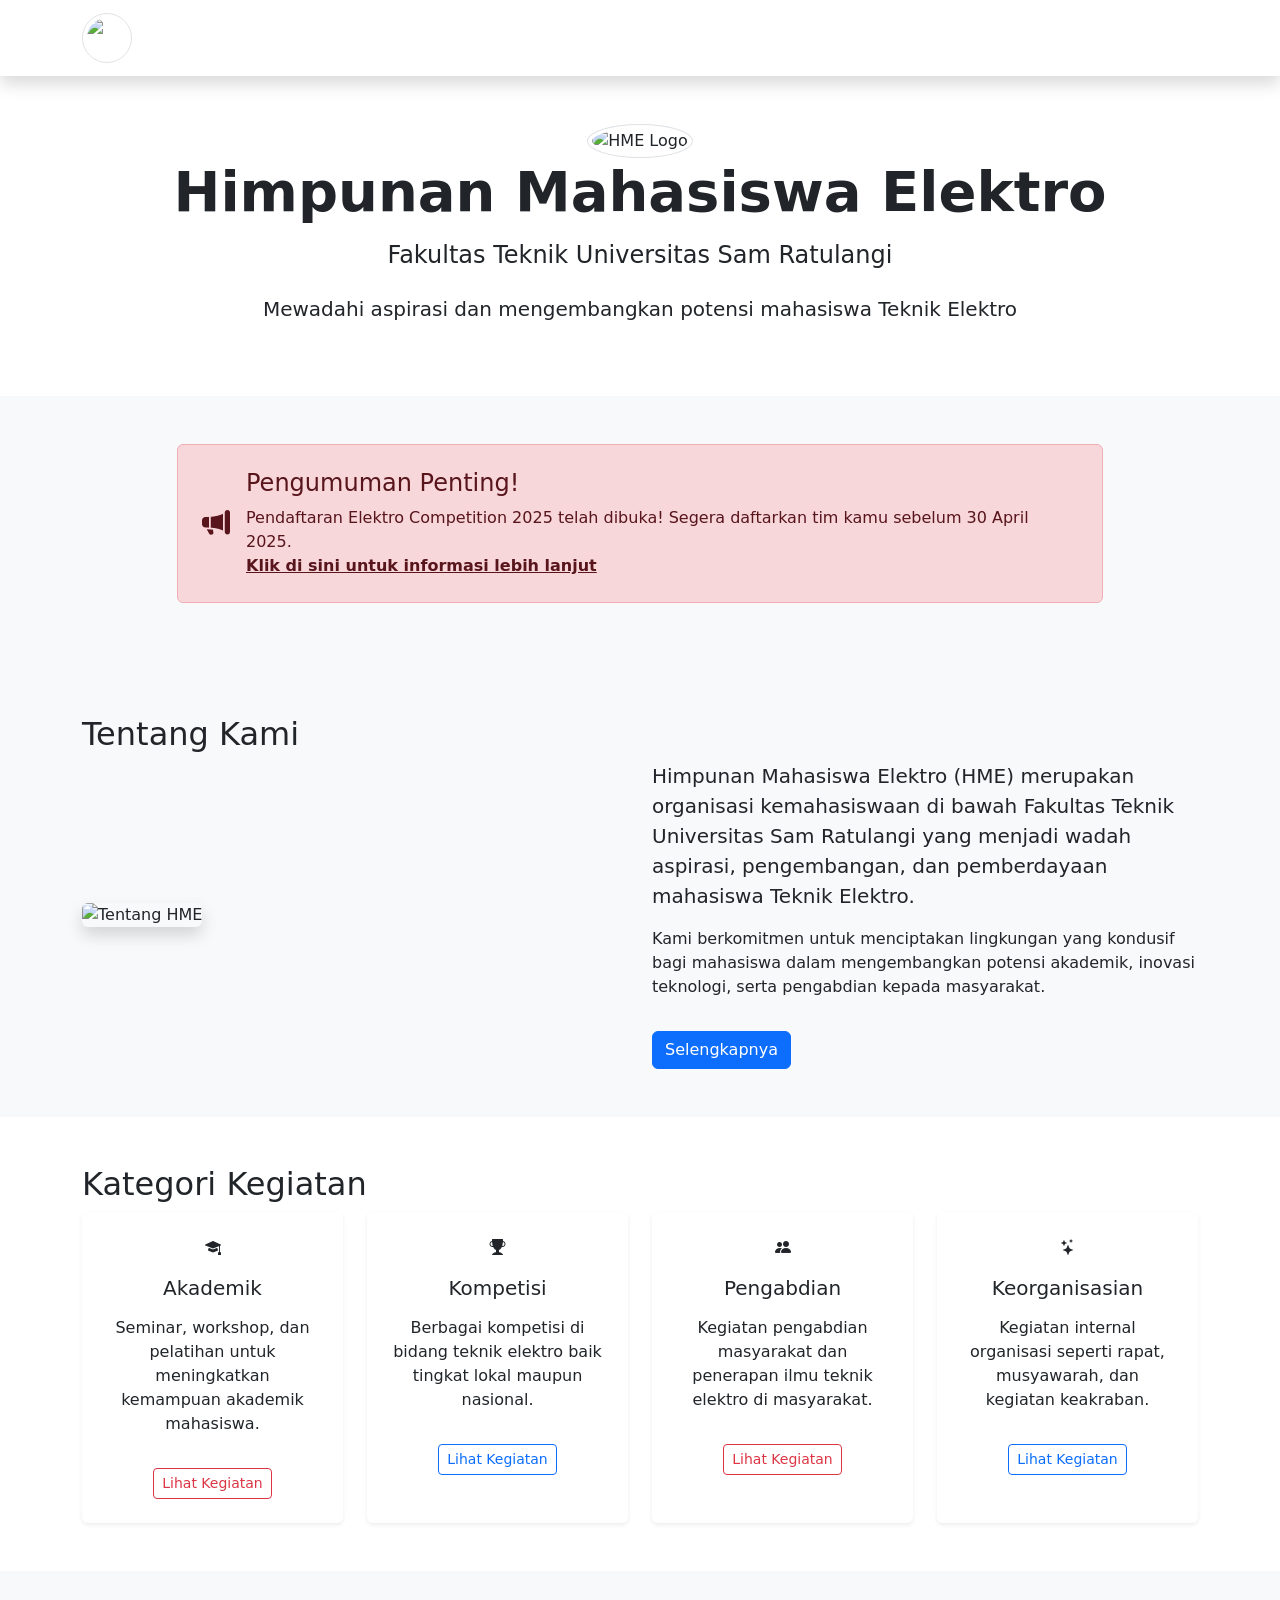
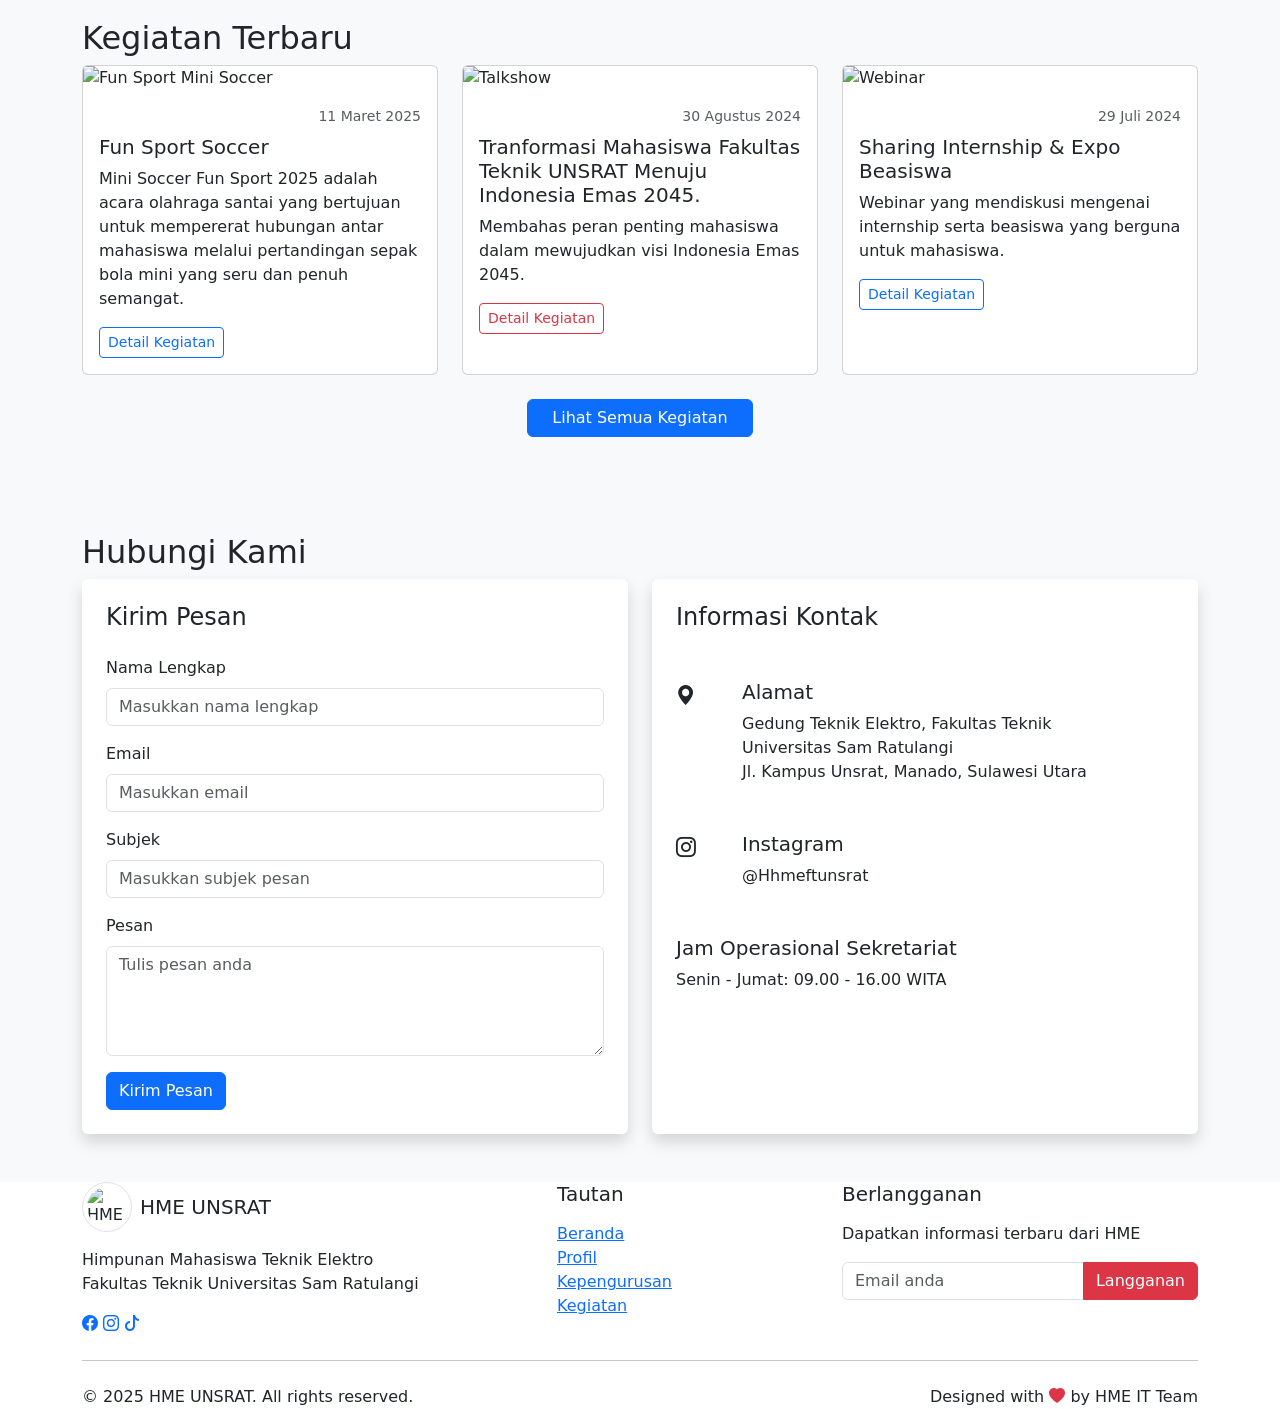
==== index.html @ 9352b632 "Change to cdn" ====
<!DOCTYPE html>
<html lang="id">
  <head>
    <meta charset="UTF-8" />
    <meta name="viewport" content="width=device-width, initial-scale=1.0" />
    <title>Teknik Informatika - Universitas Sam Ratulangi</title>
    <meta name="description" content="Website resmi Program Studi Teknik Informatika Universitas Sam Ratulangi" />
    <link rel="stylesheet" href="css/main.css" />
    <link rel="stylesheet" href="https://cdn.jsdelivr.net/npm/bootstrap-icons@1.11.3/font/bootstrap-icons.min.css">
    <link href="https://cdn.jsdelivr.net/npm/bootstrap@5.3.5/dist/css/bootstrap.min.css" rel="stylesheet" integrity="sha384-SgOJa3DmI69IUzQ2PVdRZhwQ+dy64/BUtbMJw1MZ8t5HZApcHrRKUc4W0kG879m7" crossorigin="anonymous">
  </head>

  <body>
    <!-- Navbar -->
    <nav class="navbar navbar-expand-lg navbar-dark sticky-top shadow">
      <div class="container">
        <a href="/" class="navbar-brand d-flex align-items-center">
          <img src="assets/logo/HME.png" alt="HME Logo" class="d-inline-block align-top img-thumbnail me-2 rounded-circle" width="50" height="50" />
          <span>HME UNSRAT</span>
        </a>

        <button id="hamburgerMenu" class="navbar-toggler border-0 p-0" type="button" data-bs-toggle="collapse" data-bs-target="#navbarNav" aria-controls="navbarNav" aria-expanded="false" aria-label="Toggle navigation">
          <div class="hamburger-icon">
            <span></span>
            <span></span>
            <span></span>
          </div>
        </button>

        <div class="collapse navbar-collapse" id="navbarNav">
          <ul class="navbar-nav ms-auto">
            <li class="nav-item">
              <a href="/" class="nav-link active">
                <i class="bi bi-house-door d-none d-md-inline me-1"></i>
                Beranda
              </a>
            </li>
            <li class="nav-item">
              <a href="pages/profil/profil.html" class="nav-link">
                <i class="bi bi-info-circle d-none d-md-inline me-1"></i>
                Profil
              </a>
            </li>
            <li class="nav-item">
              <a href="pages/kepengurusan/kepengurusan.html" class="nav-link">
                <i class="bi bi-people d-none d-md-inline me-1"></i>
                Kepengurusan
              </a>
            </li>
            <li class="nav-item">
              <a href="pages/kegiatan/kegiatan.html" class="nav-link">
                <i class="bi bi-calendar-event d-none d-md-inline me-1"></i>
                Kegiatan
              </a>
            </li>
            <li class="nav-item">
              <a href="pages/galeri/galeri.html" class="nav-link">
                <i class="bi bi-images d-none d-md-inline me-1"></i>
                Galeri
              </a>
            </li>
            <li class="nav-item">
              <a href="pages/kontak/kontak.html" class="nav-link">
                <i class="bi bi-envelope d-none d-md-inline me-1"></i>
                Kontak
              </a>
            </li>
          </ul>
        </div>
      </div>
    </nav>

    <!-- Hero Section -->
    <section class="hero-section">
      <div class="container text-center py-5">
        <img src="assets/logo/HME.png" alt="HME Logo" class="hero-logo img-thumbnail rounded-circle" />
        <h1 class="display-4 fw-bold mb-3">Himpunan Mahasiswa Elektro</h1>
        <h2 class="h4 mb-4">Fakultas Teknik Universitas Sam Ratulangi</h2>
        <p class="lead mb-4">Mewadahi aspirasi dan mengembangkan potensi mahasiswa Teknik Elektro</p>
      </div>
    </section>

    <!-- Announcement Section -->
    <section class="py-5 bg-light">
      <div class="container">
        <div class="row justify-content-center">
          <div class="col-lg-10">
            <div class="alert alert-danger d-flex align-items-center p-4" role="alert">
              <i class="bi bi-megaphone-fill fs-3 me-3"></i>
              <div>
                <h4 class="alert-heading">Pengumuman Penting!</h4>
                <p class="mb-0">Pendaftaran Elektro Competition 2025 telah dibuka! Segera daftarkan tim kamu sebelum 30 April 2025.</p>
                <a href="#" class="alert-link">Klik di sini untuk informasi lebih lanjut</a>
              </div>
            </div>
          </div>
        </div>
      </div>
    </section>

    <!-- About Section -->
    <section class="py-5 bg-light">
      <div class="container">
        <h2 class="section-title">Tentang Kami</h2>
        <div class="row align-items-center">
          <div class="col-md-6 mb-4 mb-md-0">
            <img src="assets/profil/about.png" alt="Tentang HME" class="img-fluid rounded shadow" />
          </div>
          <div class="col-md-6">
            <p class="lead">
              Himpunan Mahasiswa Elektro (HME) merupakan organisasi kemahasiswaan di bawah Fakultas Teknik Universitas Sam Ratulangi yang menjadi wadah aspirasi, pengembangan, dan pemberdayaan
              mahasiswa Teknik Elektro.
            </p>
            <p>Kami berkomitmen untuk menciptakan lingkungan yang kondusif bagi mahasiswa dalam mengembangkan potensi akademik, inovasi teknologi, serta pengabdian kepada masyarakat.</p>
            <a href="/pages/profil/profil.html" class="btn btn-primary mt-3">Selengkapnya</a>
          </div>
        </div>
      </div>
    </section>

    <!-- Features Section -->
    <section class="py-5">
      <div class="container">
        <h2 class="section-title">Kategori Kegiatan</h2>
        <div class="row g-4">
          <div class="col-lg-3 col-md-6">
            <div class="card h-100 text-center border-0 shadow-sm">
              <div class="card-body p-4">
                <div class="feature-icon bg-red mb-3">
                  <i class="bi bi-mortarboard-fill"></i>
                </div>
                <h3 class="h5 mb-3">Akademik</h3>
                <p class="card-text">Seminar, workshop, dan pelatihan untuk meningkatkan kemampuan akademik mahasiswa.</p>
                <a href="#akademik" class="btn btn-sm btn-outline-danger mt-3">Lihat Kegiatan</a>
              </div>
            </div>
          </div>
          <div class="col-lg-3 col-md-6">
            <div class="card h-100 text-center border-0 shadow-sm">
              <div class="card-body p-4">
                <div class="feature-icon bg-blue mb-3">
                  <i class="bi bi-trophy-fill"></i>
                </div>
                <h3 class="h5 mb-3">Kompetisi</h3>
                <p class="card-text">Berbagai kompetisi di bidang teknik elektro baik tingkat lokal maupun nasional.</p>
                <a href="#kompetisi" class="btn btn-sm btn-outline-primary mt-3">Lihat Kegiatan</a>
              </div>
            </div>
          </div>
          <div class="col-lg-3 col-md-6">
            <div class="card h-100 text-center border-0 shadow-sm">
              <div class="card-body p-4">
                <div class="feature-icon bg-red mb-3">
                  <i class="bi bi-people-fill"></i>
                </div>
                <h3 class="h5 mb-3">Pengabdian</h3>
                <p class="card-text">Kegiatan pengabdian masyarakat dan penerapan ilmu teknik elektro di masyarakat.</p>
                <a href="#pengabdian" class="btn btn-sm btn-outline-danger mt-3">Lihat Kegiatan</a>
              </div>
            </div>
          </div>
          <div class="col-lg-3 col-md-6">
            <div class="card h-100 text-center border-0 shadow-sm">
              <div class="card-body p-4">
                <div class="feature-icon bg-blue mb-3">
                  <i class="bi bi-stars"></i>
                </div>
                <h3 class="h5 mb-3">Keorganisasian</h3>
                <p class="card-text">Kegiatan internal organisasi seperti rapat, musyawarah, dan kegiatan keakraban.</p>
                <a href="#keorganisasian" class="btn btn-sm btn-outline-primary mt-3">Lihat Kegiatan</a>
              </div>
            </div>
          </div>
        </div>
      </div>
    </section>

    <!-- Events Section -->
    <section class="py-5 bg-light">
      <div class="container">
        <h2 class="section-title">Kegiatan Terbaru</h2>
        <div class="row g-4">
          <div class="col-lg-4 col-md-6">
            <div class="card h-100">
              <img src="assets/kegiatan/funSport.jpg" class="card-img-top" alt="Fun Sport Mini Soccer" />
              <div class="card-body">
                <div class="d-flex justify-content-between align-items-center mb-2">
                  <span class="badge bg-blue">FunSport</span>
                  <small class="text-muted">11 Maret 2025</small>
                </div>
                <h5 class="card-title">Fun Sport Soccer</h5>
                <p class="card-text">
                  Mini Soccer Fun Sport 2025 adalah acara olahraga santai yang bertujuan untuk mempererat hubungan antar mahasiswa melalui pertandingan sepak bola mini yang seru dan penuh semangat.
                </p>
                <a href="pages/kegiatan/kegiatanDetail.html" class="btn btn-sm btn-outline-primary">Detail Kegiatan</a>
              </div>
            </div>
          </div>
          <div class="col-lg-4 col-md-6">
            <div class="card h-100">
              <img src="assets/kegiatan/talkshow.jpg" class="card-img-top" alt="Talkshow" />
              <div class="card-body">
                <div class="d-flex justify-content-between align-items-center mb-2">
                  <span class="badge bg-red">Talkshow</span>
                  <small class="text-muted">30 Agustus 2024</small>
                </div>
                <h5 class="card-title">Tranformasi Mahasiswa Fakultas Teknik UNSRAT Menuju Indonesia Emas 2045.</h5>
                <p class="card-text">Membahas peran penting mahasiswa dalam mewujudkan visi Indonesia Emas 2045.</p>
                <a href="pages/kegiatan/kegiatanDetail.html" class="btn btn-sm btn-outline-danger">Detail Kegiatan</a>
              </div>
            </div>
          </div>
          <div class="col-lg-4 col-md-6">
            <div class="card h-100">
              <img src="assets/kegiatan/webinar.jpg" class="card-img-top" alt="Webinar" />
              <div class="card-body">
                <div class="d-flex justify-content-between align-items-center mb-2">
                  <span class="badge bg-blue">Webinar</span>
                  <small class="text-muted">29 Juli 2024</small>
                </div>
                <h5 class="card-title">Sharing Internship & Expo Beasiswa</h5>
                <p class="card-text">Webinar yang mendiskusi mengenai internship serta beasiswa yang berguna untuk mahasiswa.</p>
                <a href="pages/kegiatan/kegiatanDetail.html" class="btn btn-sm btn-outline-primary">Detail Kegiatan</a>
              </div>
            </div>
          </div>
        </div>
        <div class="text-center mt-4">
          <a href="pages/kegiatan/kegiatan.html" class="btn btn-primary px-4">Lihat Semua Kegiatan</a>
        </div>
      </div>
    </section>

    <!-- Testimonial Section -->
    <!-- <section class="py-5 bg-light">
      <div class="container">
        <h2 class="section-title">Testimoni Alumni</h2>
        <div class="row justify-content-center">
          <div class="col-lg-8">
            <div id="testimonialCarousel" class="carousel slide" data-bs-ride="carousel">
              <div class="carousel-inner">
                <div class="carousel-item active">
                  <div class="card border-0 shadow">
                    <div class="card-body p-5 text-center">
                      <img src="https://via.placeholder.com/150/0d47a1/ffffff?text=A" class="rounded-circle mb-4" width="100" height="100" alt="Alumni 1" />
                      <p class="lead mb-4">"HME memberikan saya banyak pengalaman berharga dalam berorganisasi dan mengembangkan soft skill yang sangat berguna di dunia kerja."</p>
                      <h5 class="mb-1">Lalisa Manoban</h5>
                      <p class="text-muted">Alumni 2020, Software Engineer di PT Teknologi Indonesia</p>
                    </div>
                  </div>
                </div>
                <div class="carousel-item">
                  <div class="card border-0 shadow">
                    <div class="card-body p-5 text-center">
                      <img src="https://via.placeholder.com/150/c62828/ffffff?text=B" class="rounded-circle mb-4" width="100" height="100" alt="Alumni 2" />
                      <p class="lead mb-4">"Kegiatan-kegiatan di HME membantu saya mengembangkan kemampuan teknis dan kepemimpinan yang menjadi bekal penting dalam karir saya."</p>
                      <h5 class="mb-1">Kim Jennie</h5>
                      <p class="text-muted">Alumni 2021, Electrical Engineer di PLN</p>
                    </div>
                  </div>
                </div>
                <div class="carousel-item">
                  <div class="card border-0 shadow">
                    <div class="card-body p-5 text-center">
                      <img src="https://via.placeholder.com/150/0d47a1/ffffff?text=C" class="rounded-circle mb-4" width="100" height="100" alt="Alumni 3" />
                      <p class="lead mb-4">"Berkat pengalaman di HME, saya belajar banyak tentang manajemen proyek dan kerja tim yang sangat bermanfaat dalam pekerjaan saya sekarang."</p>
                      <h5 class="mb-1">Kim Jisoo</h5>
                      <p class="text-muted">Alumni 2019, Project Manager di Schneider Electric</p>
                    </div>
                  </div>
                </div>
              </div>
              <div class="d-flex justify-content-center mt-4">
                <button type="button" data-bs-target="#testimonialCarousel" data-bs-slide="prev" class="btn btn-sm btn-outline-primary mx-2">
                  <i class="bi bi-arrow-left"></i>
                </button>
                <button type="button" data-bs-target="#testimonialCarousel" data-bs-slide="next" class="btn btn-sm btn-outline-primary mx-2">
                  <i class="bi bi-arrow-right"></i>
                </button>
              </div>
            </div>
          </div>
        </div>
      </div>
    </section> -->

    <!-- Contact Section -->
    <section class="py-5 bg-light">
      <div class="container">
        <h2 class="section-title">Hubungi Kami</h2>
        <div class="row g-4">
          <div class="col-lg-6">
            <div class="card h-100 border-0 shadow">
              <div class="card-body p-4">
                <h3 class="h4 mb-4">Kirim Pesan</h3>
                <form>
                  <div class="mb-3">
                    <label for="name" class="form-label">Nama Lengkap</label>
                    <input type="text" class="form-control" id="name" placeholder="Masukkan nama lengkap" />
                  </div>
                  <div class="mb-3">
                    <label for="email" class="form-label">Email</label>
                    <input type="email" class="form-control" id="email" placeholder="Masukkan email" />
                  </div>
                  <div class="mb-3">
                    <label for="subject" class="form-label">Subjek</label>
                    <input type="text" class="form-control" id="subject" placeholder="Masukkan subjek pesan" />
                  </div>
                  <div class="mb-3">
                    <label for="message" class="form-label">Pesan</label>
                    <textarea class="form-control" id="message" rows="4" placeholder="Tulis pesan anda"></textarea>
                  </div>
                  <button type="submit" class="btn btn-primary">Kirim Pesan</button>
                </form>
              </div>
            </div>
          </div>
          <div class="col-lg-6">
            <div class="card h-100 border-0 shadow">
              <div class="card-body p-4">
                <h3 class="h4 mb-5">Informasi Kontak</h3>

                <div class="d-flex my-5">
                  <div class="flex-shrink-0">
                    <div class="feature-icon bg-blue" style="width: 50px; height: 50px; font-size: 1.25rem">
                      <i class="bi bi-geo-alt-fill"></i>
                    </div>
                  </div>
                  <div class="ms-3">
                    <h5>Alamat</h5>
                    <p class="mb-0">Gedung Teknik Elektro, Fakultas Teknik<br />Universitas Sam Ratulangi<br />Jl. Kampus Unsrat, Manado, Sulawesi Utara</p>
                  </div>
                </div>

                <div class="d-flex my-5">
                  <div class="flex-shrink-0">
                    <div class="feature-icon bg-red" style="width: 50px; height: 50px; font-size: 1.25rem">
                      <i class="bi bi-instagram"></i>
                    </div>
                  </div>
                  <div class="ms-3">
                    <h5>Instagram</h5>
                    <p class="mb-0">@Hhmeftunsrat</p>
                  </div>
                </div>

                <div class="mt-5">
                  <h5>Jam Operasional Sekretariat</h5>
                  <p>Senin - Jumat: 09.00 - 16.00 WITA</p>
                </div>
              </div>
            </div>
          </div>
        </div>
      </div>
    </section>

    <!-- Footer -->
    <footer>
      <div class="container">
        <div class="row g-4">
          <div class="col-lg-5">
            <div class="d-flex align-items-center mb-3">
              <img src="assets/logo/HME.png" class="d-inline-block img-thumbnail align-top rounded-circle me-2" alt="HME Logo" width="50" height="50" />
              <h5 class="mb-0">HME UNSRAT</h5>
            </div>
            <p>Himpunan Mahasiswa Teknik Elektro<br />Fakultas Teknik Universitas Sam Ratulangi</p>
            <div class="social-icons mt-3">
              <a href="https://www.facebook.com/HME2011.Unsrat"><i class="bi bi-facebook"></i></a>
              <a href="https://www.instagram.com/hmeftunsrat?utm_source=ig_web_button_share_sheet&igsh=ZDNlZDc0MzIxNw=="><i class="bi bi-instagram"></i></a>
              <a
                href="https://www.tiktok.com/@hmeftunsrat?_r=1&_d=e57i4bi3jk05dm&sec_uid=MS4wLjABAAAA3tdHmIWbO-TumXI5rvD3g6zF6QM3-0GfRuxCI7G5nR-EZXvc-5HwPmvyhGNZkJtq&share_author_id=7371381345577075717&sharer_language=en&source=h5_t&u_code=degfk1kh76317i&timestamp=1744190284&user_id=6875179973041292290&sec_user_id=MS4wLjABAAAA1iir20cf8gIKgj_DWI2KDw9BfqgQv2LhBfJawfLE6Vxy9CM3O5tOIUixnKO9k46N&utm_source=copy&utm_campaign=client_share&utm_medium=android&share_iid=7489780833046398728&share_link_id=fc7e8017-869d-4ce8-bd9f-7a9f3f8b2661&share_app_id=1180&ugbiz_name=ACCOUNT&ug_btm=b6880%2Cb5836&social_share_type=5&enable_checksum=1"
                ><i class="bi bi-tiktok"></i
              ></a>
            </div>
          </div>
          <div class="col-lg-3 col-md-4">
            <h5 class="mb-3">Tautan</h5>
            <ul class="list-unstyled">
              <li><a href="index.html">Beranda</a></li>
              <li><a href="/pages/profil/profil.html">Profil</a></li>
              <li><a href="/pages/kepengurusan/kepengurusan.html">Kepengurusan</a></li>
              <li><a href="/pages/kegiatan/kegiatan.html">Kegiatan</a></li>
            </ul>
          </div>
          <div class="col-lg-4 col-md-4">
            <h5 class="mb-3">Berlangganan</h5>
            <p>Dapatkan informasi terbaru dari HME</p>
            <form class="mt-3">
              <div class="input-group mb-3">
                <input type="email" class="form-control" placeholder="Email anda" aria-label="Email anda" />
                <button class="btn btn-danger" type="submit">Langganan</button>
              </div>
            </form>
          </div>
        </div>
        <hr class="my-4 bg-light opacity-25" />
        <div class="row">
          <div class="col-md-6">
            <p class="mb-0">&copy; 2025 HME UNSRAT. All rights reserved.</p>
          </div>
          <div class="col-md-6 text-md-end">
            <p class="mb-0">Designed with <i class="bi bi-heart-fill text-danger"></i> by HME IT Team</p>
          </div>
        </div>
      </div>
    </footer>
  </body>
  <script src="https://cdn.jsdelivr.net/npm/bootstrap@5.3.5/dist/js/bootstrap.bundle.min.js" integrity="sha384-k6d4wzSIapyDyv1kpU366/PK5hCdSbCRGRCMv+eplOQJWyd1fbcAu9OCUj5zNLiq" crossorigin="anonymous"></script>
  <script src="js/scripts.js"></script>
</html>
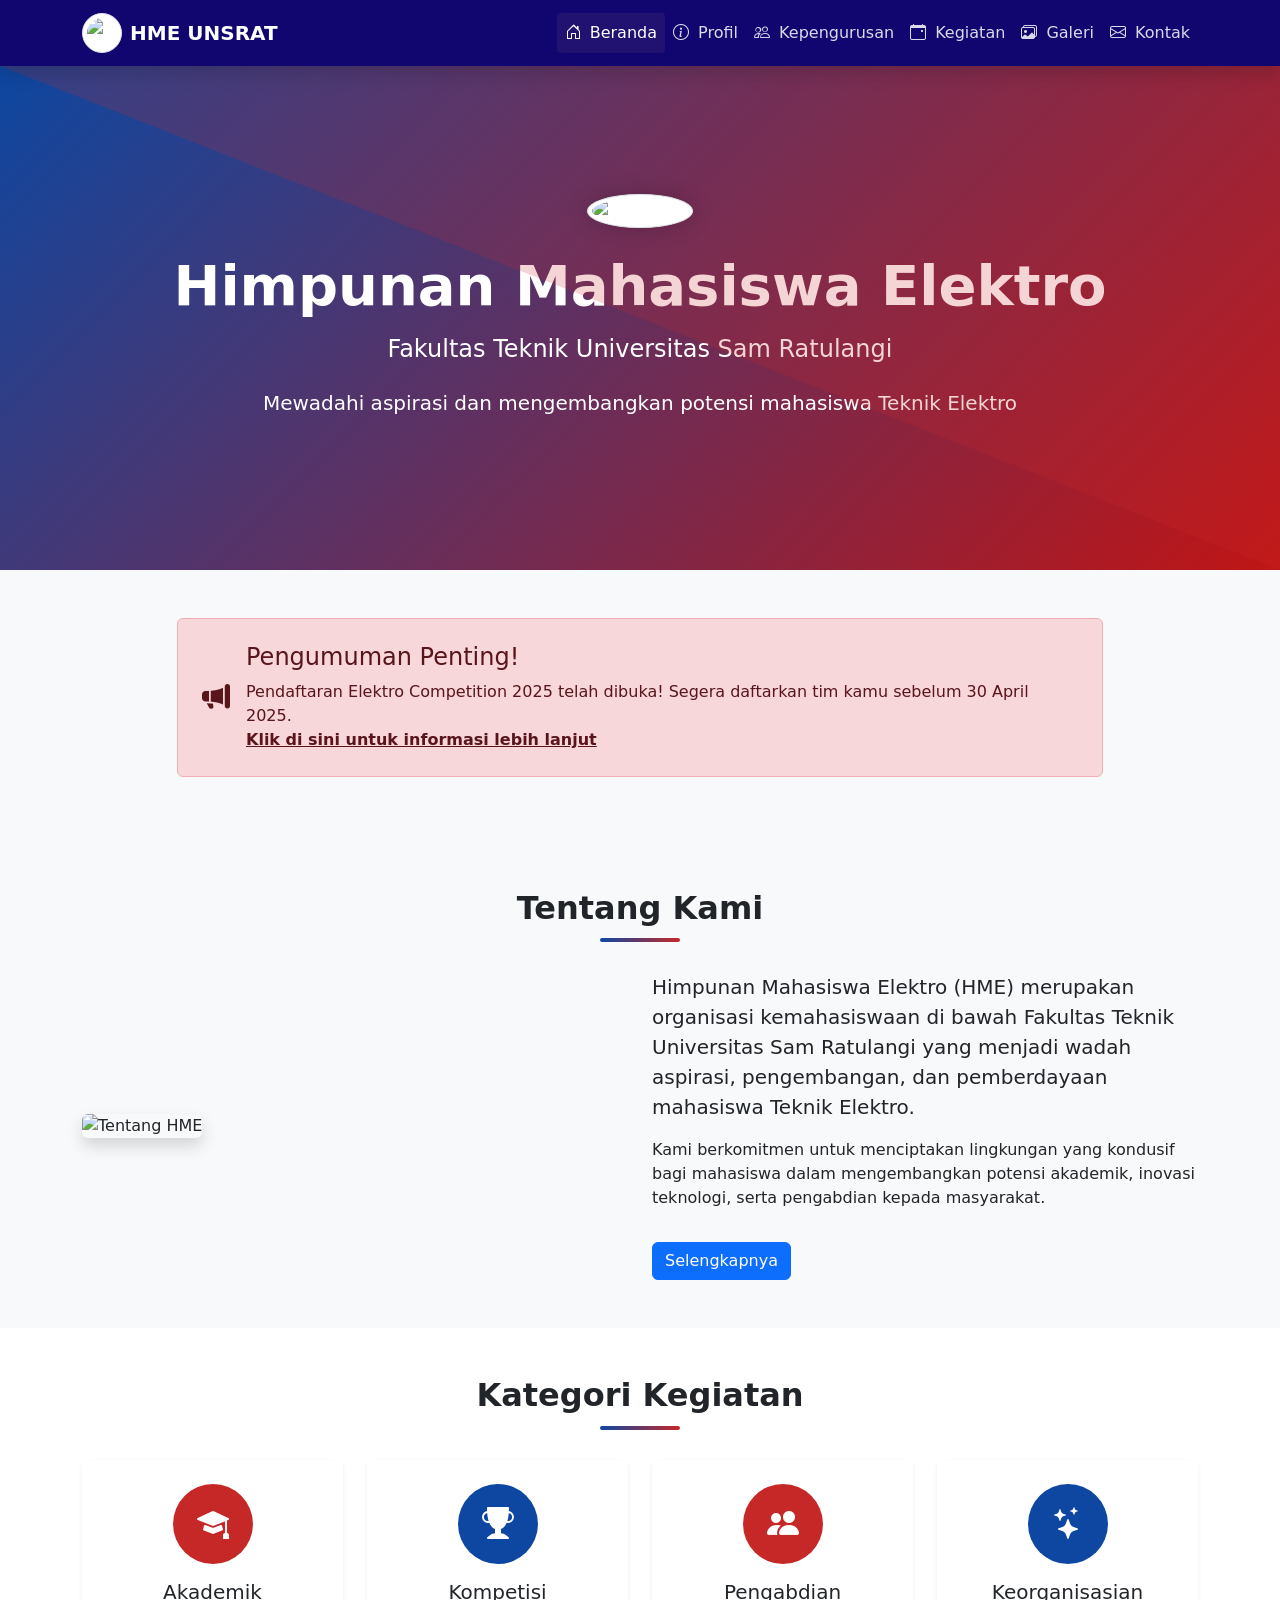
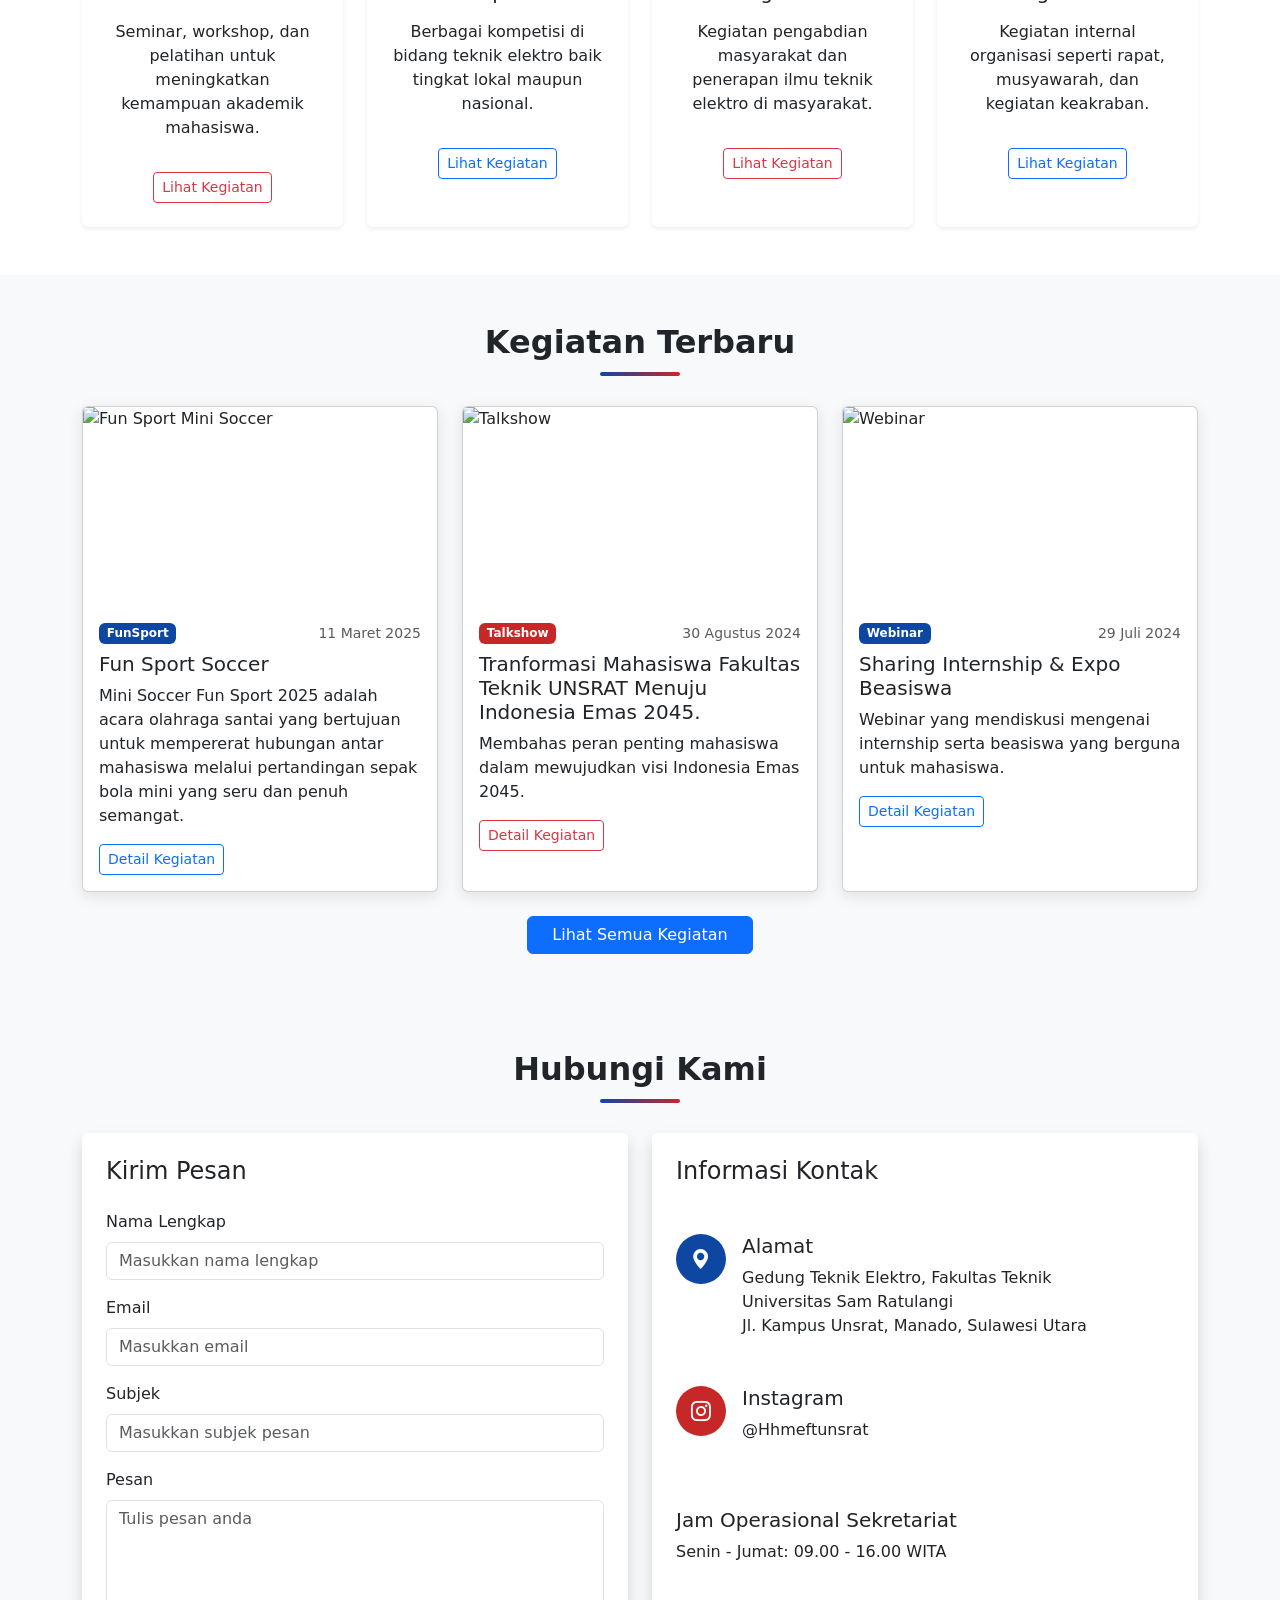
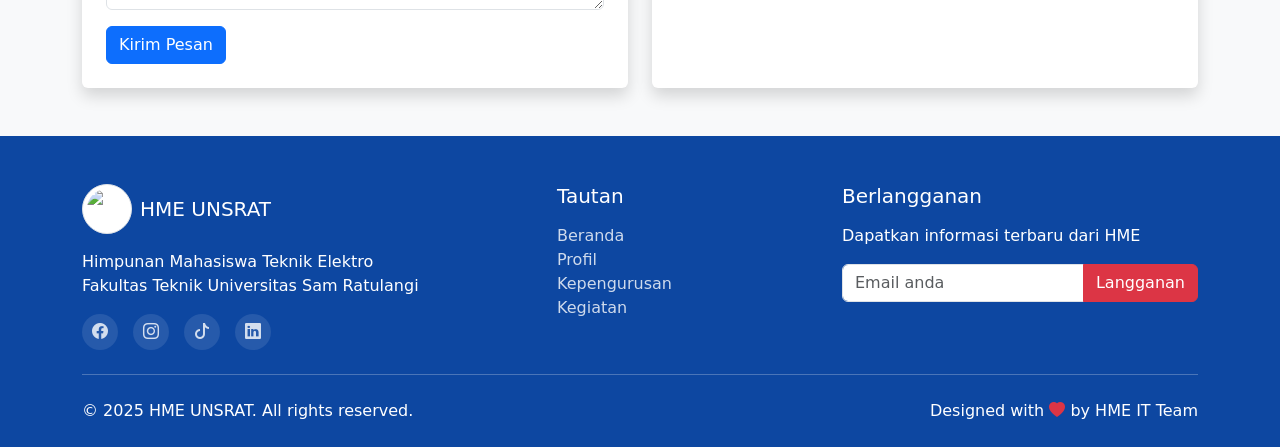
==== commit 9ddf5ab3: "Finalizing main pages" ====
--- a/index.html
+++ b/index.html
@@ -368,10 +368,8 @@
             <div class="social-icons mt-3">
               <a href="https://www.facebook.com/HME2011.Unsrat"><i class="bi bi-facebook"></i></a>
               <a href="https://www.instagram.com/hmeftunsrat?utm_source=ig_web_button_share_sheet&igsh=ZDNlZDc0MzIxNw=="><i class="bi bi-instagram"></i></a>
-              <a
-                href="https://www.tiktok.com/@hmeftunsrat?_r=1&_d=e57i4bi3jk05dm&sec_uid=MS4wLjABAAAA3tdHmIWbO-TumXI5rvD3g6zF6QM3-0GfRuxCI7G5nR-EZXvc-5HwPmvyhGNZkJtq&share_author_id=7371381345577075717&sharer_language=en&source=h5_t&u_code=degfk1kh76317i&timestamp=1744190284&user_id=6875179973041292290&sec_user_id=MS4wLjABAAAA1iir20cf8gIKgj_DWI2KDw9BfqgQv2LhBfJawfLE6Vxy9CM3O5tOIUixnKO9k46N&utm_source=copy&utm_campaign=client_share&utm_medium=android&share_iid=7489780833046398728&share_link_id=fc7e8017-869d-4ce8-bd9f-7a9f3f8b2661&share_app_id=1180&ugbiz_name=ACCOUNT&ug_btm=b6880%2Cb5836&social_share_type=5&enable_checksum=1"
-                ><i class="bi bi-tiktok"></i
-              ></a>
+              <a href="https://www.tiktok.com/@hmeftunsrat?_r=1&_d=e57i4bi3jk05dm&sec_uid=MS4wLjABAAAA3tdHmIWbO-TumXI5rvD3g6zF6QM3-0GfRuxCI7G5nR-EZXvc-5HwPmvyhGNZkJtq&share_author_id=7371381345577075717&sharer_language=en&source=h5_t&u_code=degfk1kh76317i&timestamp=1744190284&user_id=6875179973041292290&sec_user_id=MS4wLjABAAAA1iir20cf8gIKgj_DWI2KDw9BfqgQv2LhBfJawfLE6Vxy9CM3O5tOIUixnKO9k46N&utm_source=copy&utm_campaign=client_share&utm_medium=android&share_iid=7489780833046398728&share_link_id=fc7e8017-869d-4ce8-bd9f-7a9f3f8b2661&share_app_id=1180&ugbiz_name=ACCOUNT&ug_btm=b6880%2Cb5836&social_share_type=5&enable_checksum=1" ><i class="bi bi-tiktok"></i></a>
+                <a href="https://www.linkedin.com/company/himpunan-mahasiswa-elektro-ft-unsrat/"><i class="bi bi-linkedin"></i></a>
             </div>
           </div>
           <div class="col-lg-3 col-md-4">
--- a/css/main.css
+++ b/css/main.css
@@ -0,0 +1,294 @@
+:root {
+  --HME-red: #c62828;
+  --HME-blue: #0d47a1;
+  --HME-light: #f5f5f5;
+}
+
+body {
+  font-family: 'Segoe UI', Tahoma, Geneva, Verdana, sans-serif;
+  background-color: #f8f9fa;
+}
+
+/* Navbar Styling */
+.navbar {
+  padding: 0.8rem 1rem;
+  background-color: #11066f !important;
+}
+
+.navbar-brand {
+  font-weight: 700;
+}
+
+.navbar-brand img {
+  width: 40px;
+  height: 40px;
+  margin-right: 10px;
+}
+
+.navbar-dark .navbar-nav .nav-link {
+  color: rgba(255, 255, 255, 0.85);
+  font-weight: 500;
+  padding: 0.5rem 1rem;
+  transition: all 0.3s ease;
+}
+
+.navbar-dark .navbar-nav .nav-link:hover,
+.navbar-dark .navbar-nav .nav-link.active {
+  color: #ffffff;
+  background-color: rgba(179, 125, 125, 0.1);
+  border-radius: 4px;
+}
+
+/* Custom Hamburger Icon */
+.hamburger-icon {
+  width: 30px;
+  height: 24px;
+  position: relative;
+  margin: 0;
+  transform: rotate(0deg);
+  transition: 0.5s ease-in-out;
+  cursor: pointer;
+}
+
+.hamburger-icon span {
+  display: block;
+  position: absolute;
+  height: 3px;
+  width: 100%;
+  background: white;
+  border-radius: 9px;
+  opacity: 1;
+  left: 0;
+  transform: rotate(0deg);
+  transition: 0.25s ease-in-out;
+}
+
+.hamburger-icon span:nth-child(1) {
+  top: 0px;
+}
+
+.hamburger-icon span:nth-child(2) {
+  top: 10px;
+}
+
+.hamburger-icon span:nth-child(3) {
+  top: 20px;
+}
+
+.navbar-toggler[aria-expanded='true'] .hamburger-icon span:nth-child(1) {
+  top: 10px;
+  transform: rotate(135deg);
+}
+
+.navbar-toggler[aria-expanded='true'] .hamburger-icon span:nth-child(2) {
+  opacity: 0;
+  left: -60px;
+}
+
+.navbar-toggler[aria-expanded='true'] .hamburger-icon span:nth-child(3) {
+  top: 10px;
+  transform: rotate(-135deg);
+}
+
+/* Hero Section on Index Page */
+.hero-section {
+  background: linear-gradient(135deg, #0d47a1 0%, #c01515 100%);
+  color: white;
+  padding: 5rem 0;
+  position: relative;
+  overflow: hidden;
+}
+
+.hero-section::before {
+  content: '';
+  position: absolute;
+  top: 0;
+  left: 0;
+  width: 100%;
+  height: 100%;
+  background: url('data:image/svg+xml;utf8,<svg xmlns="http://www.w3.org/2000/svg" viewBox="0 0 100 100" preserveAspectRatio="none"><path d="M0,0 L100,0 L100,100 Z" fill="rgba(198, 40, 40, 0.2)"/></svg>');
+  background-size: cover;
+}
+
+.hero-logo {
+  width: 180px;
+  height: 180px;
+  margin-bottom: 1.5rem;
+  filter: drop-shadow(0 0 10px rgba(0, 0, 0, 0.2));
+}
+
+/* Card Styling */
+.card {
+  border: none;
+  border-radius: 10px;
+  overflow: hidden;
+  box-shadow: 0 4px 15px rgba(0, 0, 0, 0.1);
+  transition: transform 0.3s ease, box-shadow 0.3s ease;
+}
+
+.card:hover {
+  transform: translateY(-5px);
+  box-shadow: 0 10px 20px rgba(0, 0, 0, 0.15);
+}
+
+.card-img-top {
+  height: 200px;
+  object-fit: cover;
+}
+
+.card-header.bg-red {
+  background-color: var(--HME-red);
+  color: white;
+  font-weight: 600;
+}
+
+.card-header.bg-blue {
+  background-color: var(--HME-blue);
+  color: white;
+  font-weight: 600;
+}
+
+/* Feature Icons */
+.feature-icon {
+  width: 80px;
+  height: 80px;
+  border-radius: 50%;
+  display: flex;
+  align-items: center;
+  justify-content: center;
+  margin: 0 auto 1.5rem;
+  font-size: 2rem;
+  color: white;
+}
+
+.bg-red {
+  background-color: var(--HME-red);
+}
+
+.bg-blue {
+  background-color: var(--HME-blue);
+}
+
+/* Section Styling */
+.section-title {
+  position: relative;
+  padding-bottom: 15px;
+  margin-bottom: 30px;
+  text-align: center;
+  font-weight: 700;
+}
+
+.section-title::after {
+  content: '';
+  position: absolute;
+  bottom: 0;
+  left: 50%;
+  transform: translateX(-50%);
+  width: 80px;
+  height: 4px;
+  background: linear-gradient(to right, var(--HME-blue), var(--HME-red));
+  border-radius: 2px;
+}
+
+/* Timeline */
+.timeline {
+  position: relative;
+  padding-left: 30px;
+}
+
+.timeline::before {
+  content: '';
+  position: absolute;
+  left: 0;
+  top: 0;
+  height: 100%;
+  width: 4px;
+  background: linear-gradient(to bottom, var(--HME-blue), var(--HME-red));
+  border-radius: 2px;
+}
+
+.timeline-item {
+  position: relative;
+  padding-bottom: 30px;
+}
+
+.timeline-item::before {
+  content: '';
+  position: absolute;
+  left: -34px;
+  top: 0;
+  width: 12px;
+  height: 12px;
+  border-radius: 50%;
+  background-color: var(--HME-red);
+  border: 3px solid white;
+  box-shadow: 0 0 0 3px var(--HME-blue);
+}
+
+.timeline-date {
+  font-weight: 600;
+  color: var(--HME-blue);
+  margin-bottom: 5px;
+}
+
+/* Footer */
+footer {
+  background-color: var(--HME-blue);
+  color: white;
+  padding: 3rem 0 1.5rem;
+}
+
+footer a {
+  color: rgba(255, 255, 255, 0.8);
+  text-decoration: none;
+  transition: color 0.3s ease;
+}
+
+footer a:hover {
+  color: white;
+}
+
+.social-icons a {
+  display: inline-flex;
+  align-items: center;
+  justify-content: center;
+  width: 36px;
+  height: 36px;
+  border-radius: 50%;
+  background-color: rgba(255, 255, 255, 0.1);
+  margin-right: 10px;
+  transition: all 0.3s ease;
+}
+
+.social-icons a:hover {
+  background-color: var(--HME-red);
+  transform: translateY(-3px);
+}
+
+/* Responsive Adjustments */
+@media (max-width: 991.98px) {
+  .navbar-collapse {
+    background-color: var(--HME-blue);
+    border-radius: 0 0 10px 10px;
+    padding: 1rem;
+    box-shadow: 0 10px 15px -3px rgba(0, 0, 0, 0.1);
+  }
+
+  .navbar-nav .nav-link {
+    padding: 0.75rem 1rem;
+    border-bottom: 1px solid rgba(255, 255, 255, 0.1);
+  }
+
+  .navbar-nav .nav-item:last-child .nav-link {
+    border-bottom: none;
+  }
+
+  .hero-section {
+    padding: 3rem 0;
+  }
+
+  .hero-logo {
+    width: 150px;
+    height: 150px;
+  }
+}
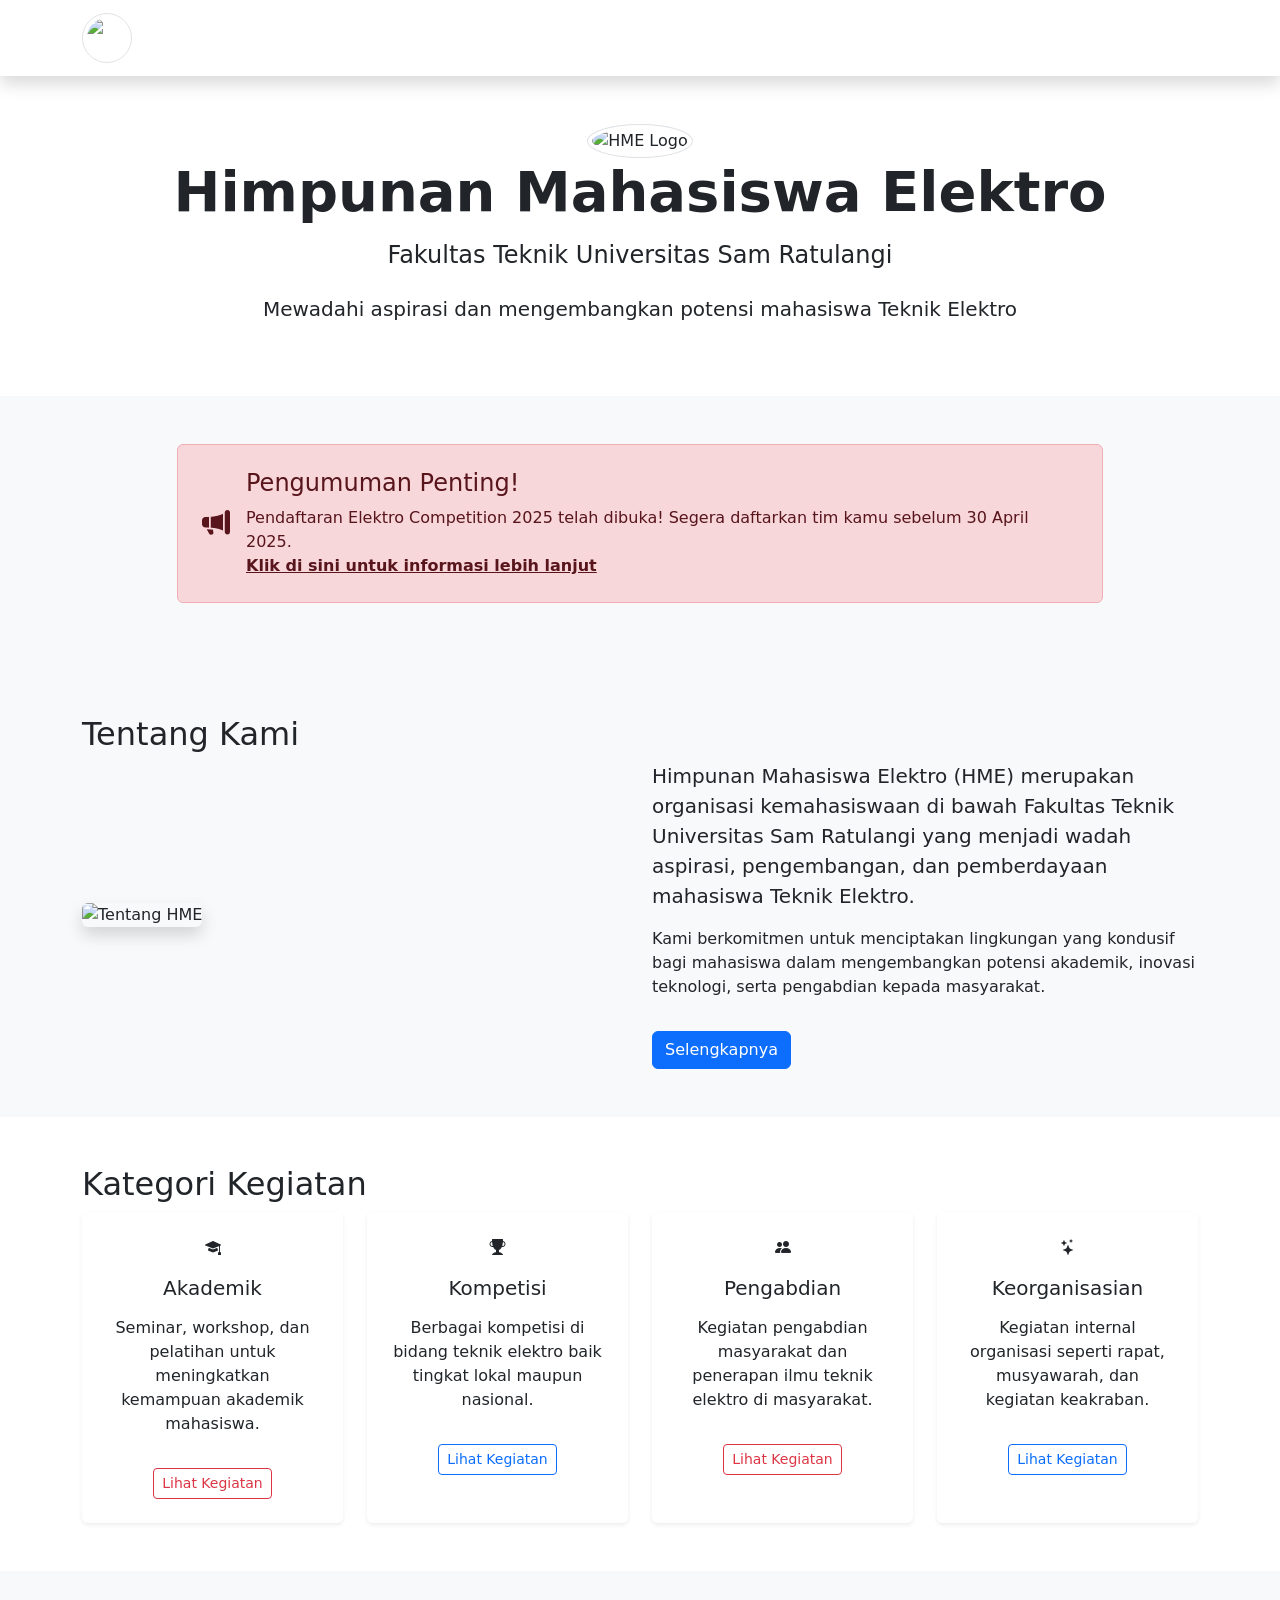
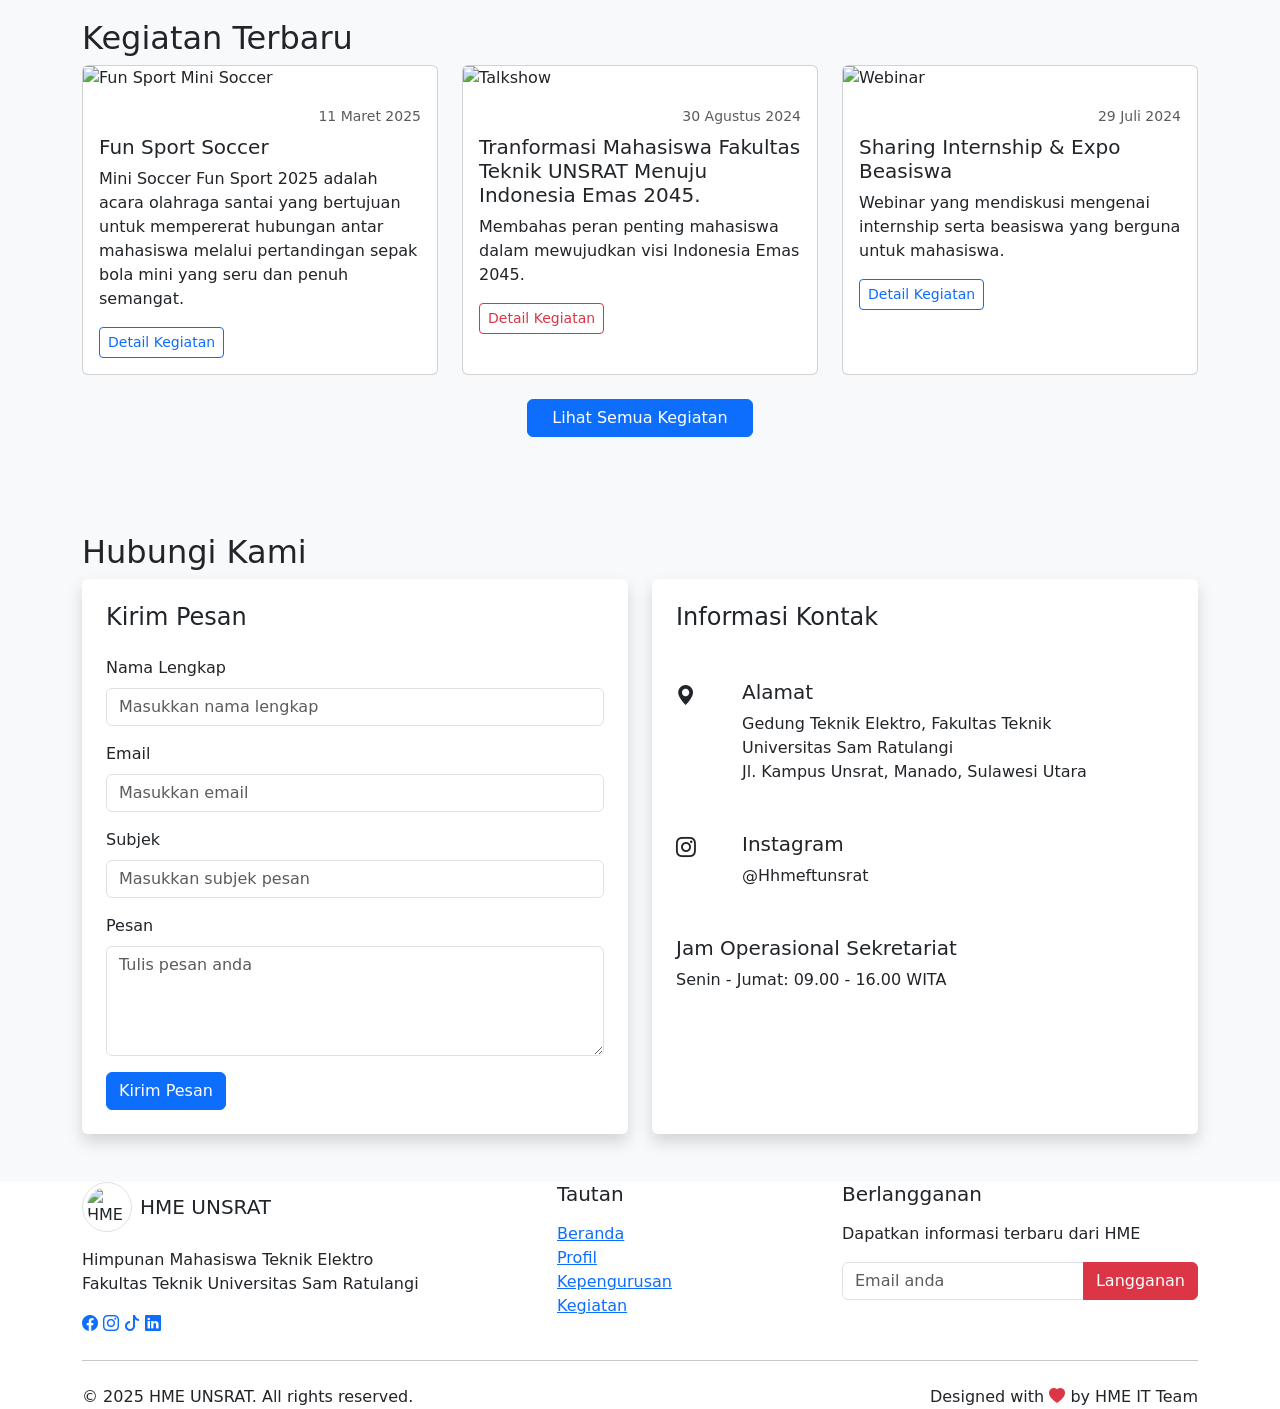
==== commit f7f4ea33: "haleluya" ====
--- a/index.html
+++ b/index.html
@@ -5,9 +5,9 @@
     <meta name="viewport" content="width=device-width, initial-scale=1.0" />
     <title>Teknik Informatika - Universitas Sam Ratulangi</title>
     <meta name="description" content="Website resmi Program Studi Teknik Informatika Universitas Sam Ratulangi" />
-    <link rel="stylesheet" href="css/main.css" />
     <link rel="stylesheet" href="https://cdn.jsdelivr.net/npm/bootstrap-icons@1.11.3/font/bootstrap-icons.min.css">
-    <link href="https://cdn.jsdelivr.net/npm/bootstrap@5.3.5/dist/css/bootstrap.min.css" rel="stylesheet" integrity="sha384-SgOJa3DmI69IUzQ2PVdRZhwQ+dy64/BUtbMJw1MZ8t5HZApcHrRKUc4W0kG879m7" crossorigin="anonymous">
+    <link rel="stylesheet" href="https://cdn.jsdelivr.net/npm/bootstrap@5.3.5/dist/css/bootstrap.min.css" integrity="sha384-SgOJa3DmI69IUzQ2PVdRZhwQ+dy64/BUtbMJw1MZ8t5HZApcHrRKUc4W0kG879m7" crossorigin="anonymous">
+    <link rel="stylesheet" href="kegiatan.css">
   </head>
 
   <body>
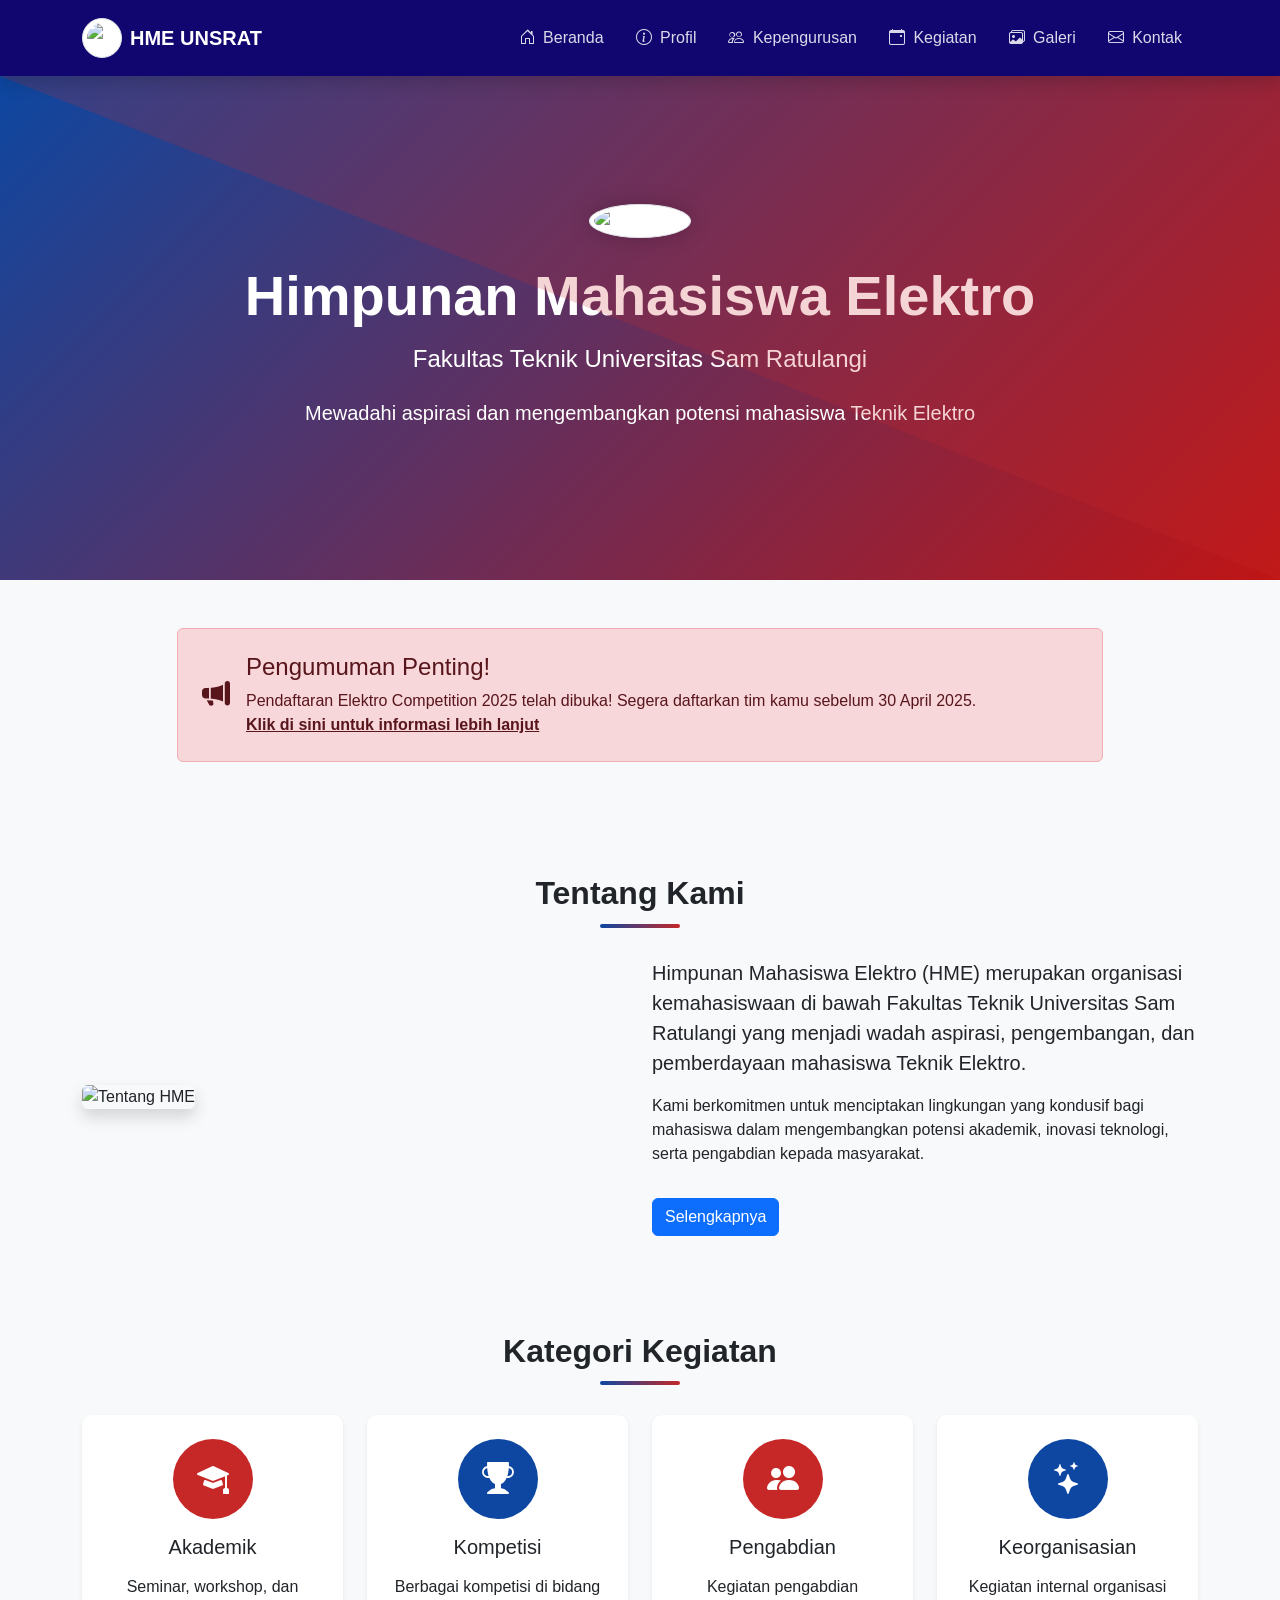
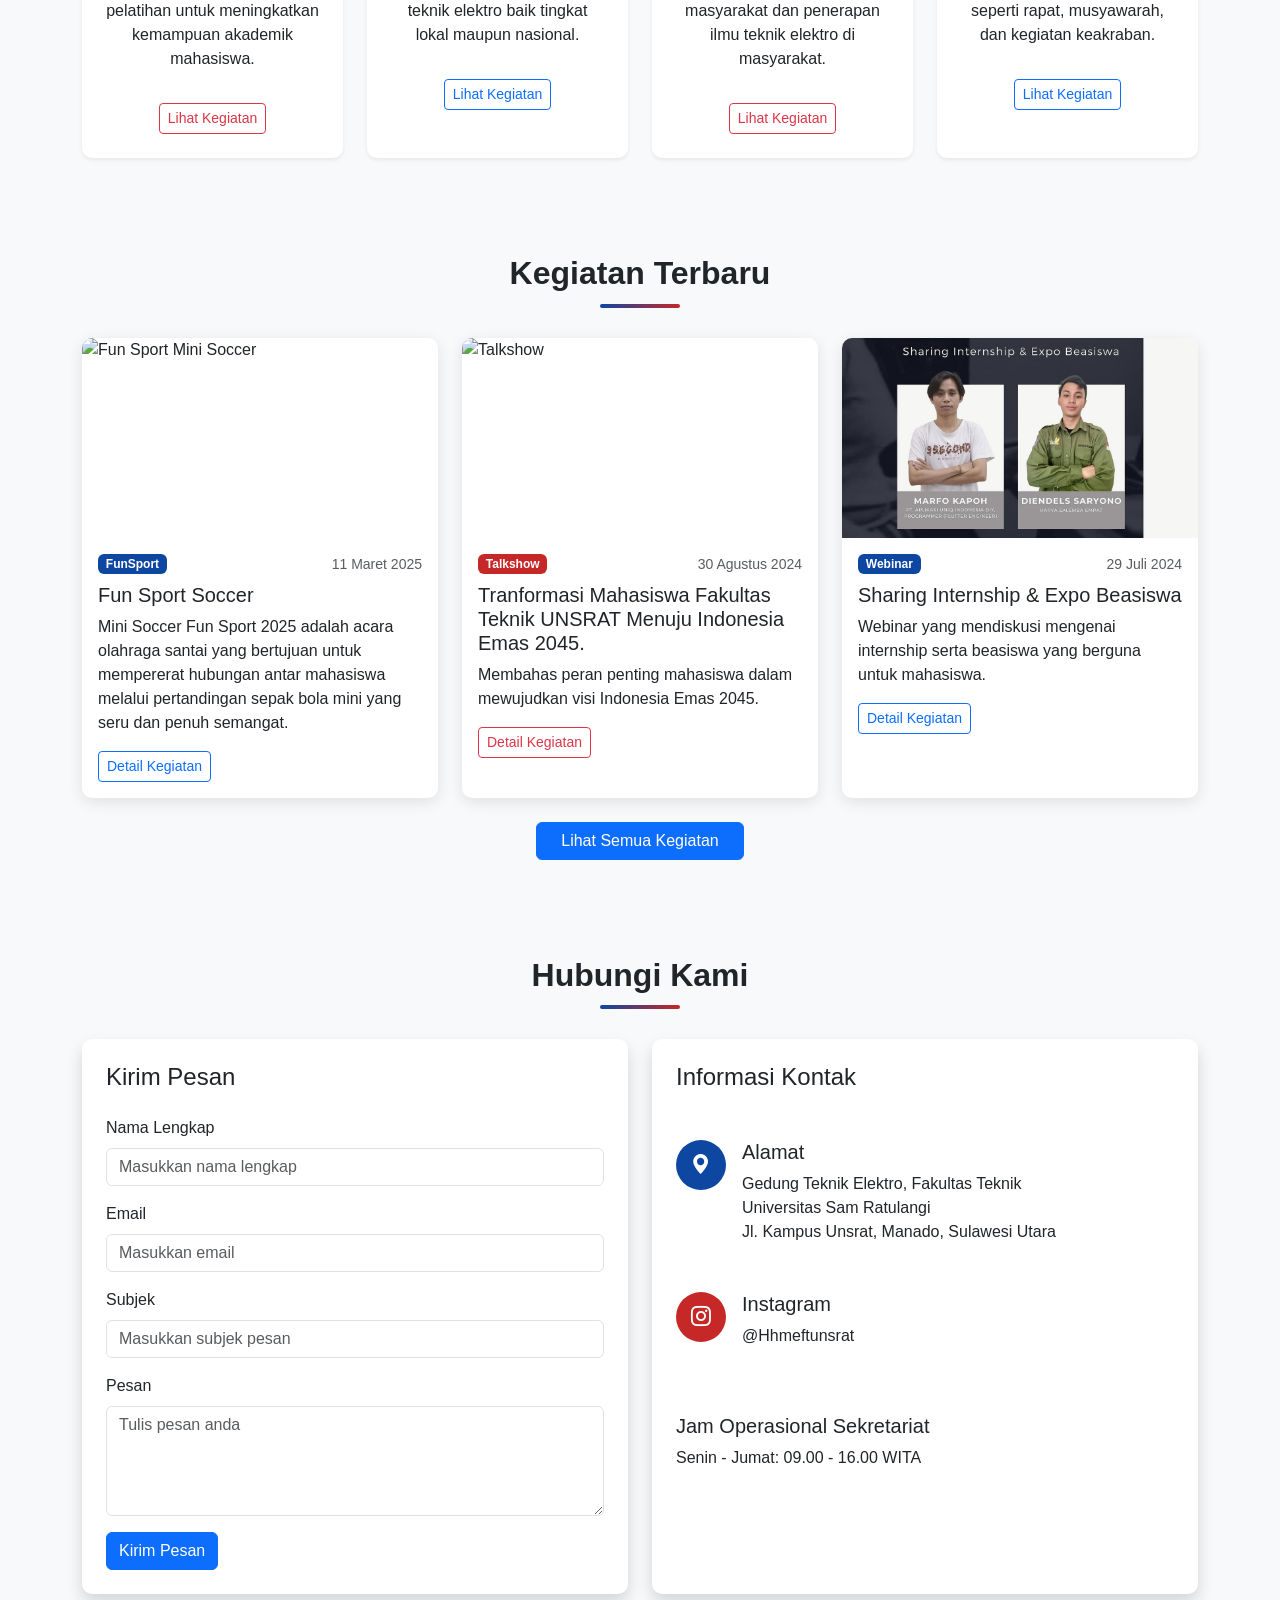
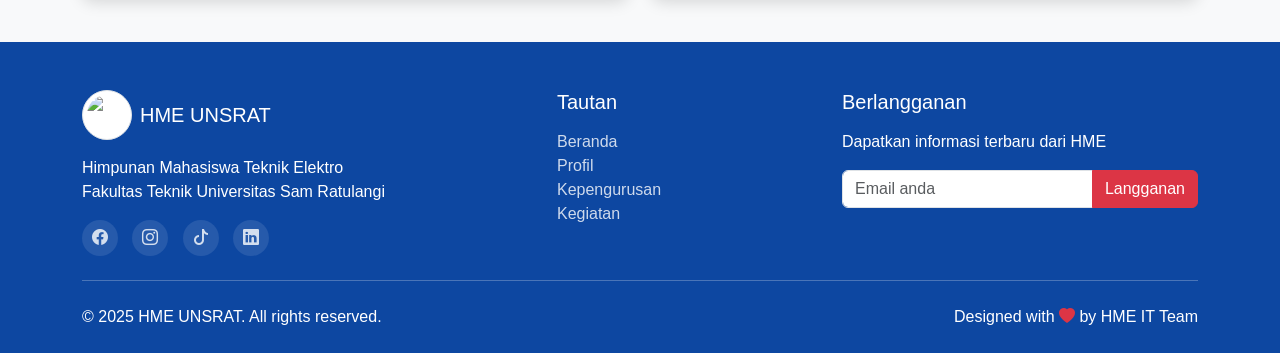
==== commit 464bac7d: "wrong css on index and profile" ====
--- a/index.html
+++ b/index.html
@@ -7,7 +7,7 @@
     <meta name="description" content="Website resmi Program Studi Teknik Informatika Universitas Sam Ratulangi" />
     <link rel="stylesheet" href="https://cdn.jsdelivr.net/npm/bootstrap-icons@1.11.3/font/bootstrap-icons.min.css">
     <link rel="stylesheet" href="https://cdn.jsdelivr.net/npm/bootstrap@5.3.5/dist/css/bootstrap.min.css" integrity="sha384-SgOJa3DmI69IUzQ2PVdRZhwQ+dy64/BUtbMJw1MZ8t5HZApcHrRKUc4W0kG879m7" crossorigin="anonymous">
-    <link rel="stylesheet" href="kegiatan.css">
+    <link rel="stylesheet" href="css/main.css">
   </head>
 
   <body>
--- a/css/main.css
+++ b/css/main.css
@@ -0,0 +1,294 @@
+:root {
+  --HME-red: #c62828;
+  --HME-blue: #0d47a1;
+  --HME-light: #f5f5f5;
+}
+
+body {
+  font-family: 'Segoe UI', Tahoma, Geneva, Verdana, sans-serif;
+  background-color: #f8f9fa;
+}
+
+/* Navbar Styling */
+.navbar {
+  padding: 0.8rem 1rem;
+  background-color: #11066f !important;
+}
+
+.navbar-brand {
+  font-weight: 700;
+}
+
+.navbar-brand img {
+  width: 40px;
+  height: 40px;
+  margin-right: 10px;
+}
+
+.navbar-dark .navbar-nav .nav-link {
+  color: rgba(255, 255, 255, 0.85);
+  font-weight: 500;
+  padding: 0.5rem 1rem;
+  transition: all 0.3s ease;
+}
+
+.navbar-dark .navbar-nav .nav-link:hover,
+.navbar-dark .navbar-nav .nav-link.active {
+  color: #ffffff;
+  background-color: rgba(179, 125, 125, 0.1);
+  border-radius: 4px;
+}
+
+/* Custom Hamburger Icon */
+.hamburger-icon {
+  width: 30px;
+  height: 24px;
+  position: relative;
+  margin: 0;
+  transform: rotate(0deg);
+  transition: 0.5s ease-in-out;
+  cursor: pointer;
+}
+
+.hamburger-icon span {
+  display: block;
+  position: absolute;
+  height: 3px;
+  width: 100%;
+  background: white;
+  border-radius: 9px;
+  opacity: 1;
+  left: 0;
+  transform: rotate(0deg);
+  transition: 0.25s ease-in-out;
+}
+
+.hamburger-icon span:nth-child(1) {
+  top: 0px;
+}
+
+.hamburger-icon span:nth-child(2) {
+  top: 10px;
+}
+
+.hamburger-icon span:nth-child(3) {
+  top: 20px;
+}
+
+.navbar-toggler[aria-expanded='true'] .hamburger-icon span:nth-child(1) {
+  top: 10px;
+  transform: rotate(135deg);
+}
+
+.navbar-toggler[aria-expanded='true'] .hamburger-icon span:nth-child(2) {
+  opacity: 0;
+  left: -60px;
+}
+
+.navbar-toggler[aria-expanded='true'] .hamburger-icon span:nth-child(3) {
+  top: 10px;
+  transform: rotate(-135deg);
+}
+
+/* Hero Section on Index Page */
+.hero-section {
+  background: linear-gradient(135deg, #0d47a1 0%, #c01515 100%);
+  color: white;
+  padding: 5rem 0;
+  position: relative;
+  overflow: hidden;
+}
+
+.hero-section::before {
+  content: '';
+  position: absolute;
+  top: 0;
+  left: 0;
+  width: 100%;
+  height: 100%;
+  background: url('data:image/svg+xml;utf8,<svg xmlns="http://www.w3.org/2000/svg" viewBox="0 0 100 100" preserveAspectRatio="none"><path d="M0,0 L100,0 L100,100 Z" fill="rgba(198, 40, 40, 0.2)"/></svg>');
+  background-size: cover;
+}
+
+.hero-logo {
+  width: 180px;
+  height: 180px;
+  margin-bottom: 1.5rem;
+  filter: drop-shadow(0 0 10px rgba(0, 0, 0, 0.2));
+}
+
+/* Card Styling */
+.card {
+  border: none;
+  border-radius: 10px;
+  overflow: hidden;
+  box-shadow: 0 4px 15px rgba(0, 0, 0, 0.1);
+  transition: transform 0.3s ease, box-shadow 0.3s ease;
+}
+
+.card:hover {
+  transform: translateY(-5px);
+  box-shadow: 0 10px 20px rgba(0, 0, 0, 0.15);
+}
+
+.card-img-top {
+  height: 200px;
+  object-fit: cover;
+}
+
+.card-header.bg-red {
+  background-color: var(--HME-red);
+  color: white;
+  font-weight: 600;
+}
+
+.card-header.bg-blue {
+  background-color: var(--HME-blue);
+  color: white;
+  font-weight: 600;
+}
+
+/* Feature Icons */
+.feature-icon {
+  width: 80px;
+  height: 80px;
+  border-radius: 50%;
+  display: flex;
+  align-items: center;
+  justify-content: center;
+  margin: 0 auto 1.5rem;
+  font-size: 2rem;
+  color: white;
+}
+
+.bg-red {
+  background-color: var(--HME-red);
+}
+
+.bg-blue {
+  background-color: var(--HME-blue);
+}
+
+/* Section Styling */
+.section-title {
+  position: relative;
+  padding-bottom: 15px;
+  margin-bottom: 30px;
+  text-align: center;
+  font-weight: 700;
+}
+
+.section-title::after {
+  content: '';
+  position: absolute;
+  bottom: 0;
+  left: 50%;
+  transform: translateX(-50%);
+  width: 80px;
+  height: 4px;
+  background: linear-gradient(to right, var(--HME-blue), var(--HME-red));
+  border-radius: 2px;
+}
+
+/* Timeline */
+.timeline {
+  position: relative;
+  padding-left: 30px;
+}
+
+.timeline::before {
+  content: '';
+  position: absolute;
+  left: 0;
+  top: 0;
+  height: 100%;
+  width: 4px;
+  background: linear-gradient(to bottom, var(--HME-blue), var(--HME-red));
+  border-radius: 2px;
+}
+
+.timeline-item {
+  position: relative;
+  padding-bottom: 30px;
+}
+
+.timeline-item::before {
+  content: '';
+  position: absolute;
+  left: -34px;
+  top: 0;
+  width: 12px;
+  height: 12px;
+  border-radius: 50%;
+  background-color: var(--HME-red);
+  border: 3px solid white;
+  box-shadow: 0 0 0 3px var(--HME-blue);
+}
+
+.timeline-date {
+  font-weight: 600;
+  color: var(--HME-blue);
+  margin-bottom: 5px;
+}
+
+/* Footer */
+footer {
+  background-color: var(--HME-blue);
+  color: white;
+  padding: 3rem 0 1.5rem;
+}
+
+footer a {
+  color: rgba(255, 255, 255, 0.8);
+  text-decoration: none;
+  transition: color 0.3s ease;
+}
+
+footer a:hover {
+  color: white;
+}
+
+.social-icons a {
+  display: inline-flex;
+  align-items: center;
+  justify-content: center;
+  width: 36px;
+  height: 36px;
+  border-radius: 50%;
+  background-color: rgba(255, 255, 255, 0.1);
+  margin-right: 10px;
+  transition: all 0.3s ease;
+}
+
+.social-icons a:hover {
+  background-color: var(--HME-red);
+  transform: translateY(-3px);
+}
+
+/* Responsive Adjustments */
+@media (max-width: 991.98px) {
+  .navbar-collapse {
+    background-color: var(--HME-blue);
+    border-radius: 0 0 10px 10px;
+    padding: 1rem;
+    box-shadow: 0 10px 15px -3px rgba(0, 0, 0, 0.1);
+  }
+
+  .navbar-nav .nav-link {
+    padding: 0.75rem 1rem;
+    border-bottom: 1px solid rgba(255, 255, 255, 0.1);
+  }
+
+  .navbar-nav .nav-item:last-child .nav-link {
+    border-bottom: none;
+  }
+
+  .hero-section {
+    padding: 3rem 0;
+  }
+
+  .hero-logo {
+    width: 150px;
+    height: 150px;
+  }
+}
